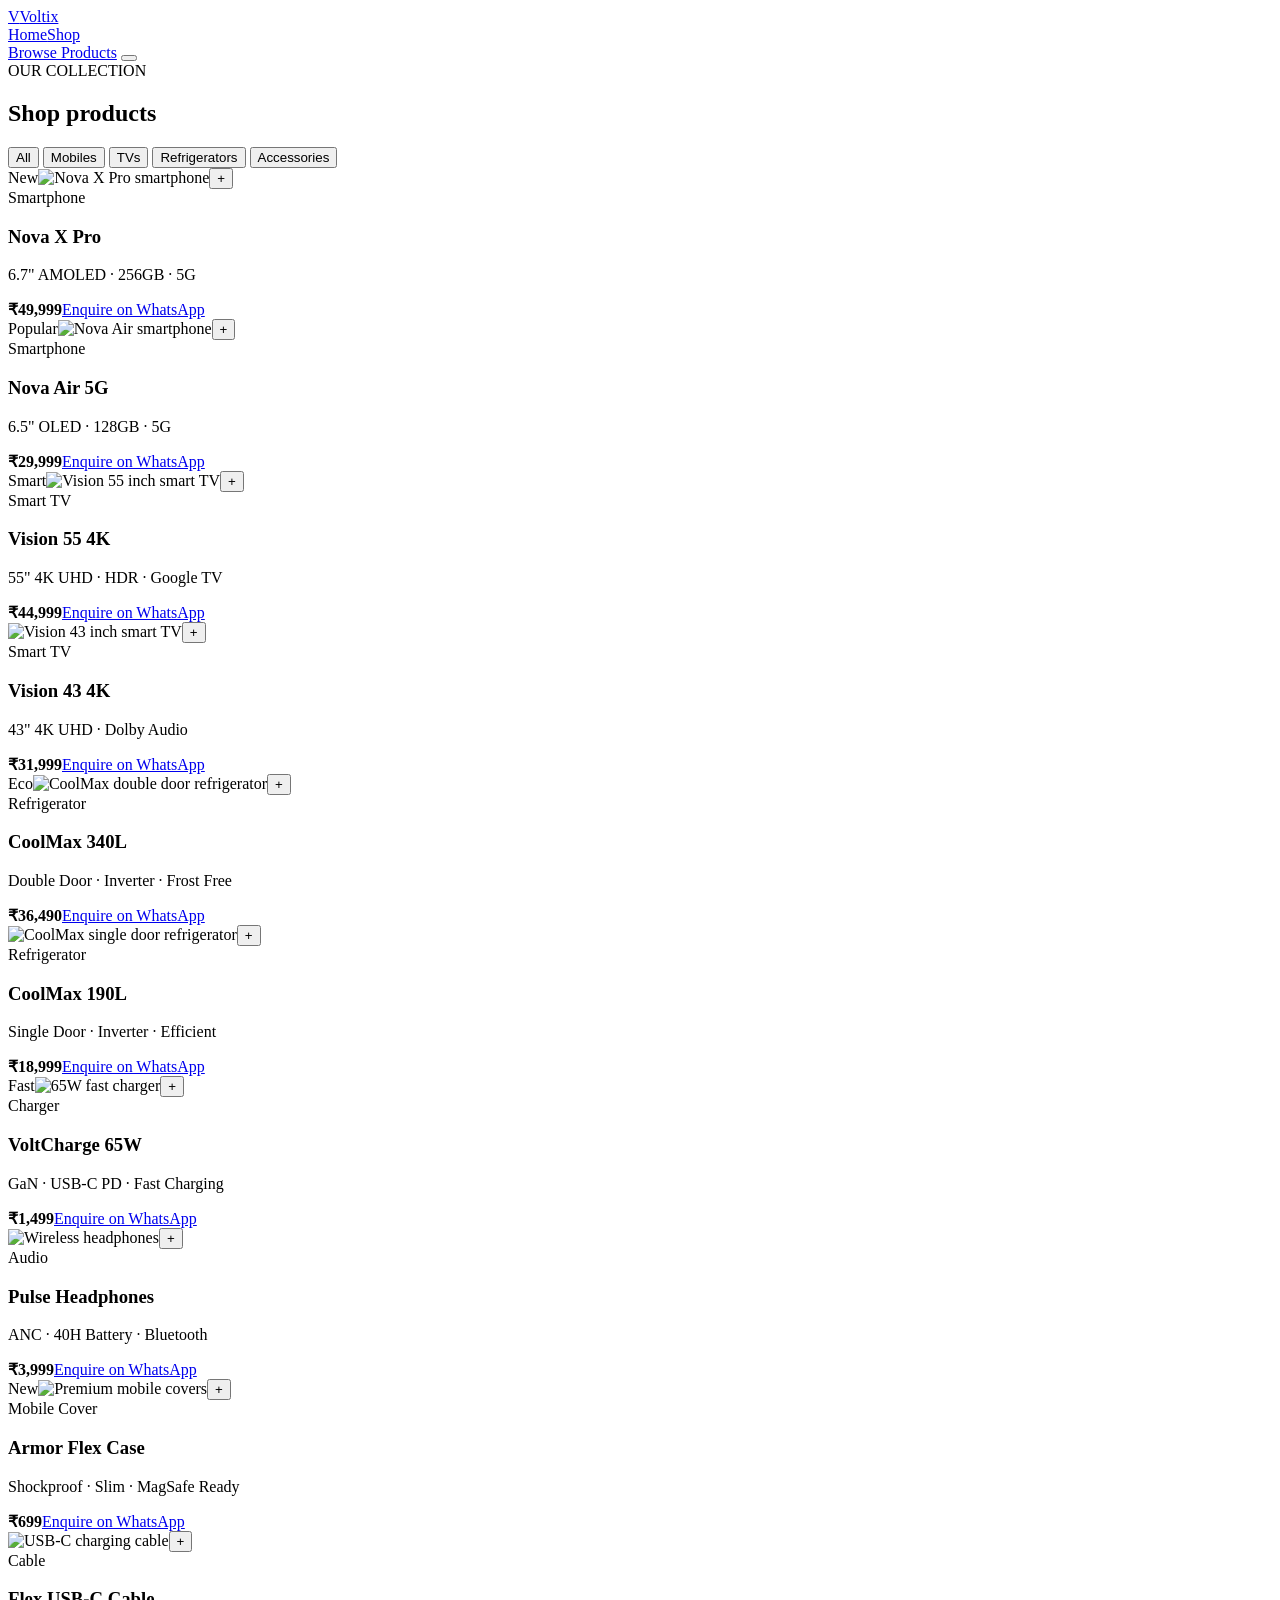
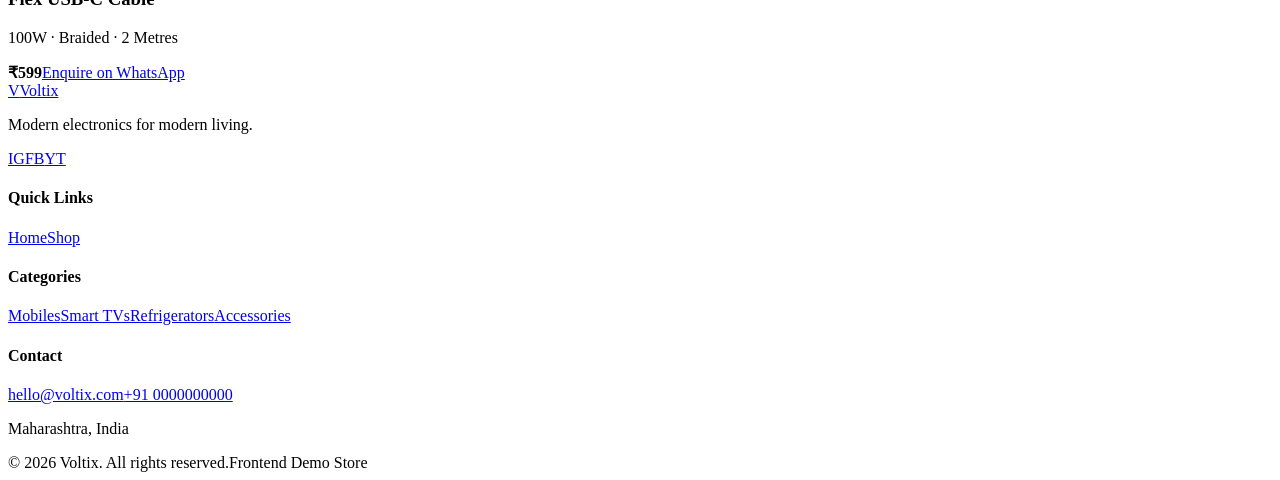
==== shop.html @ 6d61bb98 "Add files via upload" ====
<!DOCTYPE html>
<html lang="en">
<head>
<meta charset="UTF-8">
<meta name="viewport" content="width=device-width, initial-scale=1.0">
<meta name="description" content="Shop mobiles, TVs, refrigerators, chargers, headphones and mobile covers at Voltix.">
<meta name="theme-color" content="#07111f">
<title>Shop — Voltix Electronics</title>
<link rel="stylesheet" href="css/style.css">
</head>
<body class="shop-page">
<header class="header" id="header">
  <div class="container nav-container">
    <a href="index.html" class="logo"><span class="logo-icon">V</span><span>Voltix</span></a>
    <nav class="nav" id="nav"><a href="index.html" class="nav-link">Home</a><a href="shop.html" class="nav-link active">Shop</a></nav>
    <div class="nav-actions"><a href="#products" class="nav-shop-btn">Browse Products</a>
      <button class="menu-btn" id="menuBtn" type="button" aria-label="Open menu" aria-expanded="false"><span></span><span></span><span></span></button>
    </div>
  </div>
</header>

<main>
<!-- <section class="shop-hero">
  <div class="container"><div class="shop-hero-content reveal"><span class="eyebrow">VOLTIX STORE</span><h1>Find your next <span>favorite device.</span></h1><p>Explore our collection of modern electronics and everyday accessories.</p></div></div>
</section> -->

<section class="products-section section" id="products">
<div class="container">
  <div class="shop-toolbar reveal">
    <div><span class="eyebrow">OUR COLLECTION</span><h2>Shop products</h2></div>
    <div class="filter-buttons">
      <button class="filter-btn active" data-filter="all" type="button">All</button>
      <button class="filter-btn" data-filter="mobile" type="button">Mobiles</button>
      <button class="filter-btn" data-filter="tv" type="button">TVs</button>
      <button class="filter-btn" data-filter="refrigerator" type="button">Refrigerators</button>
      <button class="filter-btn" data-filter="accessories" type="button">Accessories</button>
    </div>
  </div>

  <div class="product-grid">
    <article class="product-card reveal" data-category="mobile"><div class="product-image"><span class="product-tag">New</span><img src="images/mobilephone.jpg" alt="Nova X Pro smartphone" loading="lazy"><button class="quick-btn" type="button" aria-label="Quick view">+</button></div><div class="product-info"><span class="product-category">Smartphone</span><h3>Nova X Pro</h3><p>6.7" AMOLED · 256GB · 5G</p><div class="product-bottom"><strong>₹49,999</strong><a class="enquiry-btn" href="#" data-enquiry="true">Enquire on WhatsApp</a></div></div></article>
    <article class="product-card reveal" data-category="mobile"><div class="product-image"><span class="product-tag">Popular</span><img src="images/mobilephone.jpg" alt="Nova Air smartphone" loading="lazy"><button class="quick-btn" type="button" aria-label="Quick view">+</button></div><div class="product-info"><span class="product-category">Smartphone</span><h3>Nova Air 5G</h3><p>6.5" OLED · 128GB · 5G</p><div class="product-bottom"><strong>₹29,999</strong><a class="enquiry-btn" href="#" data-enquiry="true">Enquire on WhatsApp</a></div></div></article>
    <article class="product-card reveal" data-category="tv"><div class="product-image"><span class="product-tag">Smart</span><img src="images/television.jpg" alt="Vision 55 inch smart TV" loading="lazy"><button class="quick-btn" type="button" aria-label="Quick view">+</button></div><div class="product-info"><span class="product-category">Smart TV</span><h3>Vision 55 4K</h3><p>55" 4K UHD · HDR · Google TV</p><div class="product-bottom"><strong>₹44,999</strong><a class="enquiry-btn" href="#" data-enquiry="true">Enquire on WhatsApp</a></div></div></article>
    <article class="product-card reveal" data-category="tv"><div class="product-image"><img src="images/television.jpg" alt="Vision 43 inch smart TV" loading="lazy"><button class="quick-btn" type="button" aria-label="Quick view">+</button></div><div class="product-info"><span class="product-category">Smart TV</span><h3>Vision 43 4K</h3><p>43" 4K UHD · Dolby Audio</p><div class="product-bottom"><strong>₹31,999</strong><a class="enquiry-btn" href="#" data-enquiry="true">Enquire on WhatsApp</a></div></div></article>
    <article class="product-card reveal" data-category="refrigerator"><div class="product-image"><span class="product-tag">Eco</span><img src="images/fridge.jpg" alt="CoolMax double door refrigerator" loading="lazy"><button class="quick-btn" type="button" aria-label="Quick view">+</button></div><div class="product-info"><span class="product-category">Refrigerator</span><h3>CoolMax 340L</h3><p>Double Door · Inverter · Frost Free</p><div class="product-bottom"><strong>₹36,490</strong><a class="enquiry-btn" href="#" data-enquiry="true">Enquire on WhatsApp</a></div></div></article>
    <article class="product-card reveal" data-category="refrigerator"><div class="product-image"><img src="images/fridge.jpg" alt="CoolMax single door refrigerator" loading="lazy"><button class="quick-btn" type="button" aria-label="Quick view">+</button></div><div class="product-info"><span class="product-category">Refrigerator</span><h3>CoolMax 190L</h3><p>Single Door · Inverter · Efficient</p><div class="product-bottom"><strong>₹18,999</strong><a class="enquiry-btn" href="#" data-enquiry="true">Enquire on WhatsApp</a></div></div></article>
    <article class="product-card reveal" data-category="accessories"><div class="product-image"><span class="product-tag">Fast</span><img src="images/chargers.jpg" alt="65W fast charger" loading="lazy"><button class="quick-btn" type="button" aria-label="Quick view">+</button></div><div class="product-info"><span class="product-category">Charger</span><h3>VoltCharge 65W</h3><p>GaN · USB-C PD · Fast Charging</p><div class="product-bottom"><strong>₹1,499</strong><a class="enquiry-btn" href="#" data-enquiry="true">Enquire on WhatsApp</a></div></div></article>
    <article class="product-card reveal" data-category="accessories"><div class="product-image"><img src="images/headphone.jpg" alt="Wireless headphones" loading="lazy"><button class="quick-btn" type="button" aria-label="Quick view">+</button></div><div class="product-info"><span class="product-category">Audio</span><h3>Pulse Headphones</h3><p>ANC · 40H Battery · Bluetooth</p><div class="product-bottom"><strong>₹3,999</strong><a class="enquiry-btn" href="#" data-enquiry="true">Enquire on WhatsApp</a></div></div></article>
    <article class="product-card reveal" data-category="accessories"><div class="product-image"><span class="product-tag">New</span><img src="images/cover.jpg" alt="Premium mobile covers" loading="lazy"><button class="quick-btn" type="button" aria-label="Quick view">+</button></div><div class="product-info"><span class="product-category">Mobile Cover</span><h3>Armor Flex Case</h3><p>Shockproof · Slim · MagSafe Ready</p><div class="product-bottom"><strong>₹699</strong><a class="enquiry-btn" href="#" data-enquiry="true">Enquire on WhatsApp</a></div></div></article>
    <article class="product-card reveal" data-category="accessories"><div class="product-image"><img src="images/typeC.jpg" alt="USB-C charging cable" loading="lazy"><button class="quick-btn" type="button" aria-label="Quick view">+</button></div><div class="product-info"><span class="product-category">Cable</span><h3>Flex USB-C Cable</h3><p>100W · Braided · 2 Metres</p><div class="product-bottom"><strong>₹599</strong><a class="enquiry-btn" href="#" data-enquiry="true">Enquire on WhatsApp</a></div></div></article>
  </div>
  <div class="empty-state" id="emptyState" hidden>No products found in this category.</div>
</div>
</section>
</main>

<footer class="footer">
<div class="container">
  <div class="footer-main">
    <div class="footer-brand"><a href="index.html" class="logo"><span class="logo-icon">V</span><span>Voltix</span></a><p>Modern electronics for modern living.</p><div class="socials"><a href="#" aria-label="Instagram">IG</a><a href="#" aria-label="Facebook">FB</a><a href="#" aria-label="YouTube">YT</a></div></div>
    <div class="footer-column"><h4>Quick Links</h4><a href="index.html">Home</a><a href="shop.html">Shop</a></div>
    <div class="footer-column"><h4>Categories</h4><a href="shop.html?category=mobile">Mobiles</a><a href="shop.html?category=tv">Smart TVs</a><a href="shop.html?category=refrigerator">Refrigerators</a><a href="shop.html?category=accessories">Accessories</a></div>
    <div class="footer-column contact-column"><h4>Contact</h4><a href="mailto:hello@voltix.com">hello@voltix.com</a><a href="tel:+910000000000">+91 0000000000</a><p>Maharashtra, India</p></div>
  </div>
  <div class="footer-bottom"><span>© 2026 Voltix. All rights reserved.</span><span>Frontend Demo Store</span></div>
</div>
</footer>
<script src="js/script.js" defer></script>
</body>
</html>
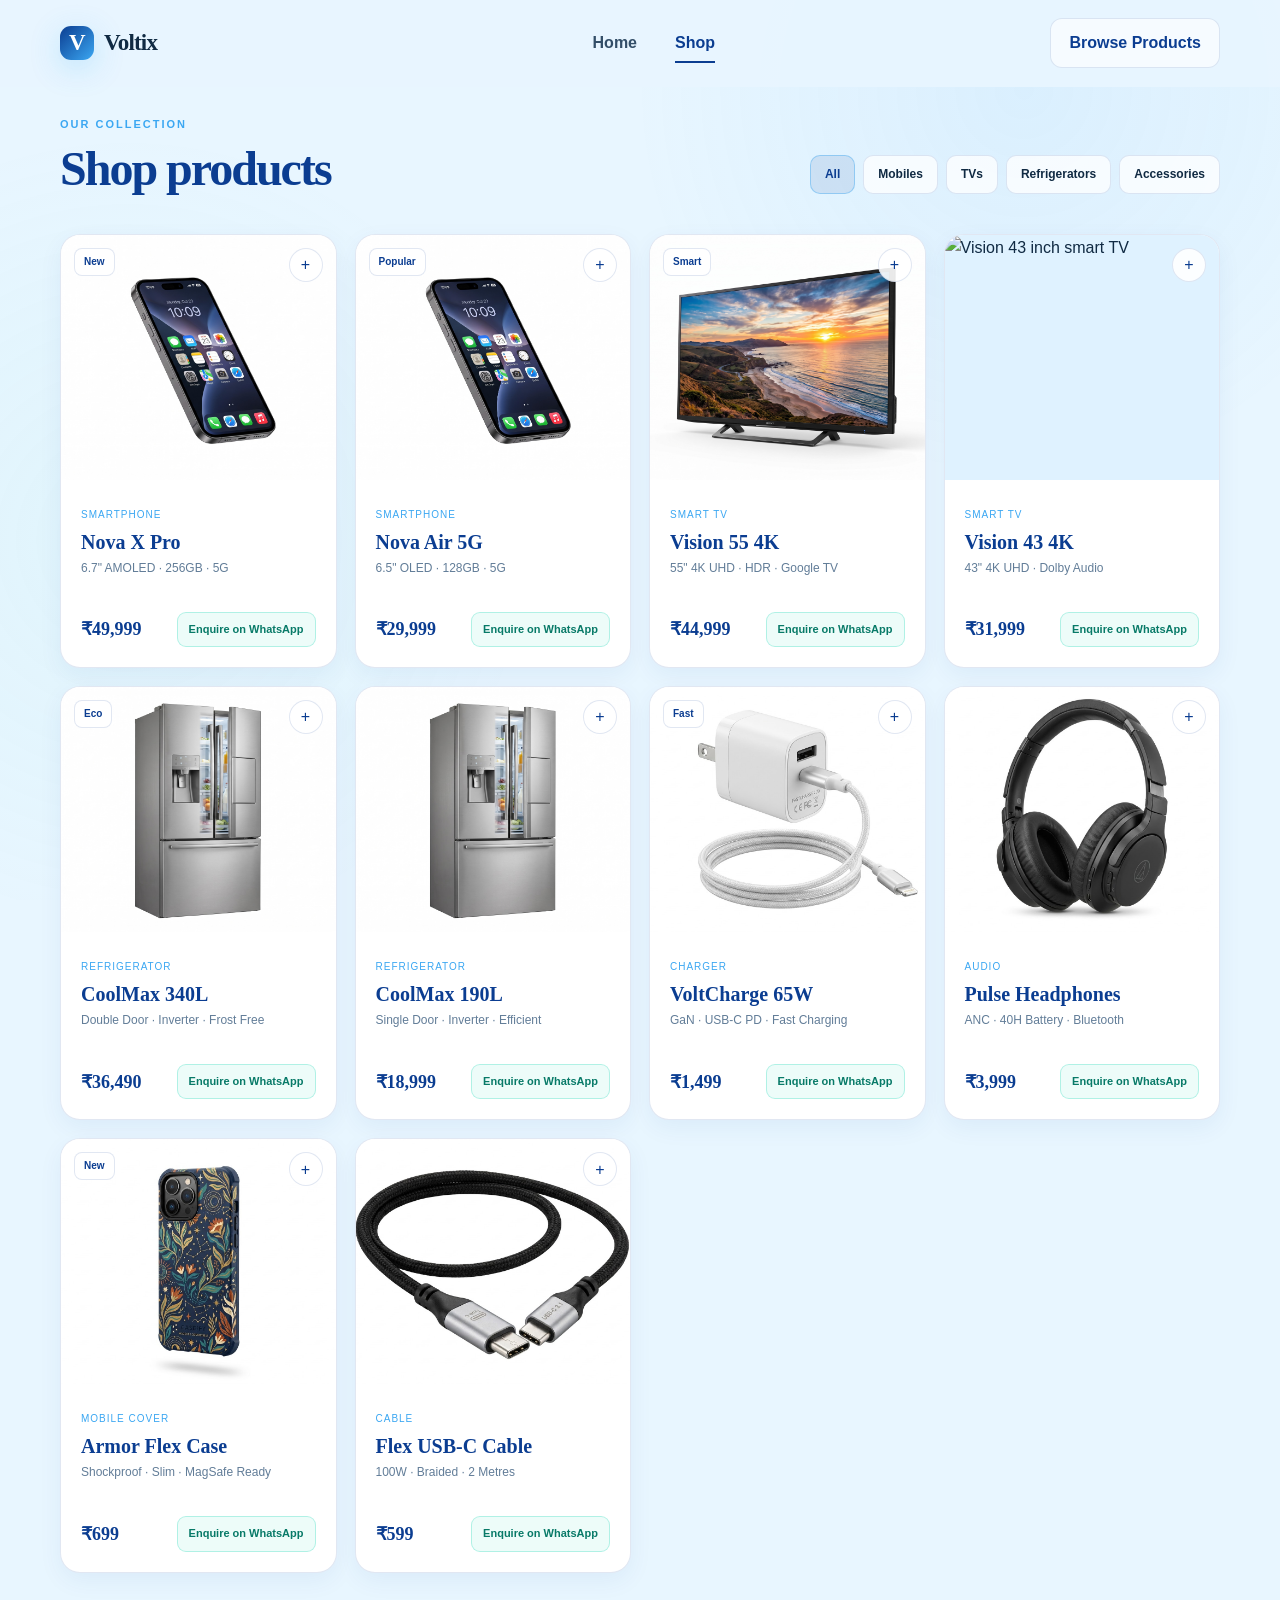
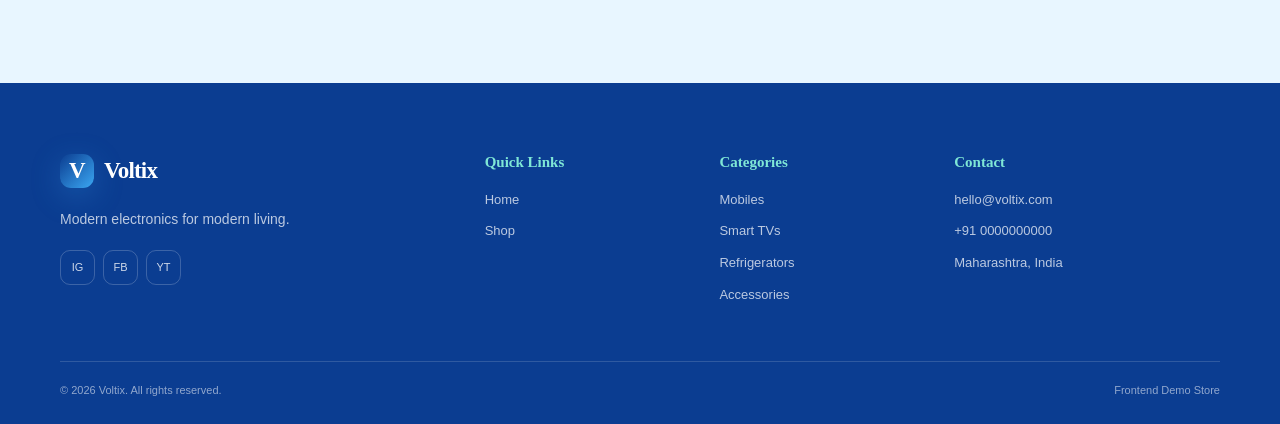
==== commit 29f8b10c: "Fix stylesheet and script link paths in shop.html" ====
--- a/shop.html
+++ b/shop.html
@@ -6,7 +6,7 @@
 <meta name="description" content="Shop mobiles, TVs, refrigerators, chargers, headphones and mobile covers at Voltix.">
 <meta name="theme-color" content="#07111f">
 <title>Shop — Voltix Electronics</title>
-<link rel="stylesheet" href="css/style.css">
+<link rel="stylesheet" href="style.css">
 </head>
 <body class="shop-page">
 <header class="header" id="header">
@@ -38,16 +38,16 @@
   </div>
 
   <div class="product-grid">
-    <article class="product-card reveal" data-category="mobile"><div class="product-image"><span class="product-tag">New</span><img src="images/mobilephone.jpg" alt="Nova X Pro smartphone" loading="lazy"><button class="quick-btn" type="button" aria-label="Quick view">+</button></div><div class="product-info"><span class="product-category">Smartphone</span><h3>Nova X Pro</h3><p>6.7" AMOLED · 256GB · 5G</p><div class="product-bottom"><strong>₹49,999</strong><a class="enquiry-btn" href="#" data-enquiry="true">Enquire on WhatsApp</a></div></div></article>
-    <article class="product-card reveal" data-category="mobile"><div class="product-image"><span class="product-tag">Popular</span><img src="images/mobilephone.jpg" alt="Nova Air smartphone" loading="lazy"><button class="quick-btn" type="button" aria-label="Quick view">+</button></div><div class="product-info"><span class="product-category">Smartphone</span><h3>Nova Air 5G</h3><p>6.5" OLED · 128GB · 5G</p><div class="product-bottom"><strong>₹29,999</strong><a class="enquiry-btn" href="#" data-enquiry="true">Enquire on WhatsApp</a></div></div></article>
-    <article class="product-card reveal" data-category="tv"><div class="product-image"><span class="product-tag">Smart</span><img src="images/television.jpg" alt="Vision 55 inch smart TV" loading="lazy"><button class="quick-btn" type="button" aria-label="Quick view">+</button></div><div class="product-info"><span class="product-category">Smart TV</span><h3>Vision 55 4K</h3><p>55" 4K UHD · HDR · Google TV</p><div class="product-bottom"><strong>₹44,999</strong><a class="enquiry-btn" href="#" data-enquiry="true">Enquire on WhatsApp</a></div></div></article>
+    <article class="product-card reveal" data-category="mobile"><div class="product-image"><span class="product-tag">New</span><img src="mobilephone.jpg" alt="Nova X Pro smartphone" loading="lazy"><button class="quick-btn" type="button" aria-label="Quick view">+</button></div><div class="product-info"><span class="product-category">Smartphone</span><h3>Nova X Pro</h3><p>6.7" AMOLED · 256GB · 5G</p><div class="product-bottom"><strong>₹49,999</strong><a class="enquiry-btn" href="#" data-enquiry="true">Enquire on WhatsApp</a></div></div></article>
+    <article class="product-card reveal" data-category="mobile"><div class="product-image"><span class="product-tag">Popular</span><img src="mobilephone.jpg" alt="Nova Air smartphone" loading="lazy"><button class="quick-btn" type="button" aria-label="Quick view">+</button></div><div class="product-info"><span class="product-category">Smartphone</span><h3>Nova Air 5G</h3><p>6.5" OLED · 128GB · 5G</p><div class="product-bottom"><strong>₹29,999</strong><a class="enquiry-btn" href="#" data-enquiry="true">Enquire on WhatsApp</a></div></div></article>
+    <article class="product-card reveal" data-category="tv"><div class="product-image"><span class="product-tag">Smart</span><img src="television.jpg" alt="Vision 55 inch smart TV" loading="lazy"><button class="quick-btn" type="button" aria-label="Quick view">+</button></div><div class="product-info"><span class="product-category">Smart TV</span><h3>Vision 55 4K</h3><p>55" 4K UHD · HDR · Google TV</p><div class="product-bottom"><strong>₹44,999</strong><a class="enquiry-btn" href="#" data-enquiry="true">Enquire on WhatsApp</a></div></div></article>
     <article class="product-card reveal" data-category="tv"><div class="product-image"><img src="images/television.jpg" alt="Vision 43 inch smart TV" loading="lazy"><button class="quick-btn" type="button" aria-label="Quick view">+</button></div><div class="product-info"><span class="product-category">Smart TV</span><h3>Vision 43 4K</h3><p>43" 4K UHD · Dolby Audio</p><div class="product-bottom"><strong>₹31,999</strong><a class="enquiry-btn" href="#" data-enquiry="true">Enquire on WhatsApp</a></div></div></article>
-    <article class="product-card reveal" data-category="refrigerator"><div class="product-image"><span class="product-tag">Eco</span><img src="images/fridge.jpg" alt="CoolMax double door refrigerator" loading="lazy"><button class="quick-btn" type="button" aria-label="Quick view">+</button></div><div class="product-info"><span class="product-category">Refrigerator</span><h3>CoolMax 340L</h3><p>Double Door · Inverter · Frost Free</p><div class="product-bottom"><strong>₹36,490</strong><a class="enquiry-btn" href="#" data-enquiry="true">Enquire on WhatsApp</a></div></div></article>
-    <article class="product-card reveal" data-category="refrigerator"><div class="product-image"><img src="images/fridge.jpg" alt="CoolMax single door refrigerator" loading="lazy"><button class="quick-btn" type="button" aria-label="Quick view">+</button></div><div class="product-info"><span class="product-category">Refrigerator</span><h3>CoolMax 190L</h3><p>Single Door · Inverter · Efficient</p><div class="product-bottom"><strong>₹18,999</strong><a class="enquiry-btn" href="#" data-enquiry="true">Enquire on WhatsApp</a></div></div></article>
-    <article class="product-card reveal" data-category="accessories"><div class="product-image"><span class="product-tag">Fast</span><img src="images/chargers.jpg" alt="65W fast charger" loading="lazy"><button class="quick-btn" type="button" aria-label="Quick view">+</button></div><div class="product-info"><span class="product-category">Charger</span><h3>VoltCharge 65W</h3><p>GaN · USB-C PD · Fast Charging</p><div class="product-bottom"><strong>₹1,499</strong><a class="enquiry-btn" href="#" data-enquiry="true">Enquire on WhatsApp</a></div></div></article>
-    <article class="product-card reveal" data-category="accessories"><div class="product-image"><img src="images/headphone.jpg" alt="Wireless headphones" loading="lazy"><button class="quick-btn" type="button" aria-label="Quick view">+</button></div><div class="product-info"><span class="product-category">Audio</span><h3>Pulse Headphones</h3><p>ANC · 40H Battery · Bluetooth</p><div class="product-bottom"><strong>₹3,999</strong><a class="enquiry-btn" href="#" data-enquiry="true">Enquire on WhatsApp</a></div></div></article>
-    <article class="product-card reveal" data-category="accessories"><div class="product-image"><span class="product-tag">New</span><img src="images/cover.jpg" alt="Premium mobile covers" loading="lazy"><button class="quick-btn" type="button" aria-label="Quick view">+</button></div><div class="product-info"><span class="product-category">Mobile Cover</span><h3>Armor Flex Case</h3><p>Shockproof · Slim · MagSafe Ready</p><div class="product-bottom"><strong>₹699</strong><a class="enquiry-btn" href="#" data-enquiry="true">Enquire on WhatsApp</a></div></div></article>
-    <article class="product-card reveal" data-category="accessories"><div class="product-image"><img src="images/typeC.jpg" alt="USB-C charging cable" loading="lazy"><button class="quick-btn" type="button" aria-label="Quick view">+</button></div><div class="product-info"><span class="product-category">Cable</span><h3>Flex USB-C Cable</h3><p>100W · Braided · 2 Metres</p><div class="product-bottom"><strong>₹599</strong><a class="enquiry-btn" href="#" data-enquiry="true">Enquire on WhatsApp</a></div></div></article>
+    <article class="product-card reveal" data-category="refrigerator"><div class="product-image"><span class="product-tag">Eco</span><img src="fridge.jpg" alt="CoolMax double door refrigerator" loading="lazy"><button class="quick-btn" type="button" aria-label="Quick view">+</button></div><div class="product-info"><span class="product-category">Refrigerator</span><h3>CoolMax 340L</h3><p>Double Door · Inverter · Frost Free</p><div class="product-bottom"><strong>₹36,490</strong><a class="enquiry-btn" href="#" data-enquiry="true">Enquire on WhatsApp</a></div></div></article>
+    <article class="product-card reveal" data-category="refrigerator"><div class="product-image"><img src="fridge.jpg" alt="CoolMax single door refrigerator" loading="lazy"><button class="quick-btn" type="button" aria-label="Quick view">+</button></div><div class="product-info"><span class="product-category">Refrigerator</span><h3>CoolMax 190L</h3><p>Single Door · Inverter · Efficient</p><div class="product-bottom"><strong>₹18,999</strong><a class="enquiry-btn" href="#" data-enquiry="true">Enquire on WhatsApp</a></div></div></article>
+    <article class="product-card reveal" data-category="accessories"><div class="product-image"><span class="product-tag">Fast</span><img src="chargers.jpg" alt="65W fast charger" loading="lazy"><button class="quick-btn" type="button" aria-label="Quick view">+</button></div><div class="product-info"><span class="product-category">Charger</span><h3>VoltCharge 65W</h3><p>GaN · USB-C PD · Fast Charging</p><div class="product-bottom"><strong>₹1,499</strong><a class="enquiry-btn" href="#" data-enquiry="true">Enquire on WhatsApp</a></div></div></article>
+    <article class="product-card reveal" data-category="accessories"><div class="product-image"><img src="headphone.jpg" alt="Wireless headphones" loading="lazy"><button class="quick-btn" type="button" aria-label="Quick view">+</button></div><div class="product-info"><span class="product-category">Audio</span><h3>Pulse Headphones</h3><p>ANC · 40H Battery · Bluetooth</p><div class="product-bottom"><strong>₹3,999</strong><a class="enquiry-btn" href="#" data-enquiry="true">Enquire on WhatsApp</a></div></div></article>
+    <article class="product-card reveal" data-category="accessories"><div class="product-image"><span class="product-tag">New</span><img src="cover.jpg" alt="Premium mobile covers" loading="lazy"><button class="quick-btn" type="button" aria-label="Quick view">+</button></div><div class="product-info"><span class="product-category">Mobile Cover</span><h3>Armor Flex Case</h3><p>Shockproof · Slim · MagSafe Ready</p><div class="product-bottom"><strong>₹699</strong><a class="enquiry-btn" href="#" data-enquiry="true">Enquire on WhatsApp</a></div></div></article>
+    <article class="product-card reveal" data-category="accessories"><div class="product-image"><img src="typeC.jpg" alt="USB-C charging cable" loading="lazy"><button class="quick-btn" type="button" aria-label="Quick view">+</button></div><div class="product-info"><span class="product-category">Cable</span><h3>Flex USB-C Cable</h3><p>100W · Braided · 2 Metres</p><div class="product-bottom"><strong>₹599</strong><a class="enquiry-btn" href="#" data-enquiry="true">Enquire on WhatsApp</a></div></div></article>
   </div>
   <div class="empty-state" id="emptyState" hidden>No products found in this category.</div>
 </div>
@@ -65,6 +65,6 @@
   <div class="footer-bottom"><span>© 2026 Voltix. All rights reserved.</span><span>Frontend Demo Store</span></div>
 </div>
 </footer>
-<script src="js/script.js" defer></script>
+<script src="script.js" defer></script>
 </body>
-</html>+</html>
--- a/style.css
+++ b/style.css
@@ -0,0 +1,2298 @@
+
+
+@import url('https://fonts.googleapis.com/css2?family=DM+Sans:wght@400;500;600;700&family=Space+Grotesk:wght@400;500;600;700&display=swap');
+
+
+/* =========================================================
+   ROOT VARIABLES
+========================================================= */
+
+:root {
+    --bg: #e8f6ff;
+    --bg2: #dff2ff;
+
+    --card: #ffffff;
+    --card2: #f4fbff;
+
+    --text: #102a43;
+    --muted: #627d98;
+
+    --line: rgba(11, 61, 145, 0.12);
+
+    --primary: #0b3d91;
+    --secondary: #3ba7f2;
+    --green: #7fe7d6;
+
+    --shadow: 0 24px 70px rgba(11, 61, 145, 0.14);
+
+    --radius: 24px;
+}
+
+
+/* =========================================================
+   GLOBAL RESET
+========================================================= */
+
+* {
+    box-sizing: border-box;
+    margin: 0;
+    padding: 0;
+}
+
+html {
+    scroll-behavior: smooth;
+}
+
+body {
+    font-family: "DM Sans", sans-serif;
+    background: var(--bg);
+    color: var(--text);
+    line-height: 1.6;
+    overflow-x: hidden;
+}
+
+body::before {
+    content: "";
+
+    position: fixed;
+    inset: 0;
+
+    pointer-events: none;
+
+    background:
+        radial-gradient(
+            circle at 80% 10%,
+            rgba(59, 167, 242, 0.08),
+            transparent 30%
+        ),
+        radial-gradient(
+            circle at 10% 60%,
+            rgba(127, 231, 214, 0.08),
+            transparent 32%
+        );
+
+    z-index: -1;
+}
+
+img {
+    display: block;
+    width: 100%;
+    height: 100%;
+    object-fit: cover;
+}
+
+a {
+    text-decoration: none;
+    color: inherit;
+}
+
+button {
+    font: inherit;
+}
+
+
+/* =========================================================
+   CONTAINER & SECTION
+========================================================= */
+
+.container {
+    width: min(1160px, calc(100% - 40px));
+    margin: auto;
+}
+
+.section {
+    padding: 110px 0;
+}
+
+
+/* =========================================================
+   HEADER
+========================================================= */
+
+.header {
+    position: fixed;
+    top: 0;
+    left: 0;
+
+    width: 100%;
+
+    z-index: 1000;
+
+    padding: 18px 0;
+
+    border-bottom: 1px solid transparent;
+
+    transition: 0.3s;
+    background: rgba(232, 246, 255, 0.90);
+}
+
+.header.scrolled {
+    background: rgba(232, 246, 255, 0.90);
+
+    backdrop-filter: blur(18px);
+
+    border-color: var(--line);
+}
+
+.nav-container {
+    display: flex;
+    align-items: center;
+    justify-content: space-between;
+}
+
+
+/* =========================================================
+   LOGO
+========================================================= */
+
+.logo {
+    display: flex;
+    align-items: center;
+
+    gap: 10px;
+
+    font: 700 23px "Space Grotesk";
+
+    letter-spacing: -0.8px;
+}
+
+.logo-icon {
+    display: grid;
+    place-items: center;
+
+    width: 34px;
+    height: 34px;
+
+    border-radius: 11px;
+
+    background:
+        linear-gradient(
+            135deg,
+            var(--primary),
+            var(--secondary)
+        );
+
+    box-shadow: 0 8px 30px rgba(59, 167, 242, 0.25);
+
+    color: #ffffff;
+}
+
+
+/* =========================================================
+   NAVIGATION
+========================================================= */
+
+.nav {
+    display: flex;
+
+    gap: 38px;
+
+    margin-left: 100px;
+}
+
+.nav-link {
+    position: relative;
+
+    color: #334e68;
+
+    font-weight: 600;
+
+    padding: 7px 0;
+}
+
+.nav-link::after {
+    content: "";
+
+    position: absolute;
+
+    left: 0;
+    bottom: 0;
+
+    width: 0;
+    height: 2px;
+
+    background: var(--primary);
+
+    transition: 0.25s;
+}
+
+.nav-link:hover,
+.nav-link.active {
+    color: var(--primary);
+}
+
+.nav-link:hover::after,
+.nav-link.active::after {
+    width: 100%;
+}
+
+
+/* =========================================================
+   NAV ACTIONS
+========================================================= */
+
+.nav-actions {
+    display: flex;
+    align-items: center;
+
+    gap: 16px;
+}
+
+.nav-shop-btn {
+    padding: 11px 18px;
+
+    border: 1px solid var(--line);
+
+    border-radius: 12px;
+
+    background: rgba(255, 255, 255, 0.60);
+
+    color: var(--primary);
+
+    font-weight: 600;
+
+    transition: 0.25s;
+}
+
+.nav-shop-btn:hover {
+    background: rgba(59, 167, 242, 0.10);
+
+    border-color: rgba(59, 167, 242, 0.35);
+}
+
+
+/* =========================================================
+   MOBILE MENU BUTTON
+========================================================= */
+
+.menu-btn {
+    display: none;
+
+    border: 0;
+
+    background: none;
+
+    width: 38px;
+
+    cursor: pointer;
+}
+
+.menu-btn span {
+    display: block;
+
+    height: 2px;
+
+    background: var(--primary);
+
+    margin: 6px 0;
+
+    border-radius: 5px;
+}
+
+
+/* =========================================================
+   HERO
+========================================================= */
+
+.hero {
+    min-height: 790px;
+
+    position: relative;
+
+    display: flex;
+    align-items: center;
+
+    overflow: hidden;
+
+    background: var(--primary);
+}
+
+
+/* =========================================================
+   HERO BACKGROUND SLIDER
+========================================================= */
+
+.hero-bg {
+    position: absolute;
+
+    inset: 0;
+
+    z-index: 0;
+
+    overflow: hidden;
+}
+
+.hero-bg-slide {
+    position: absolute;
+
+    inset: 0;
+
+    background-position: center;
+    background-size: cover;
+    background-repeat: no-repeat;
+
+    opacity: 0;
+
+    transform: scale(1.05);
+
+    transition:
+        opacity 1.2s ease-in-out,
+        transform 5s ease;
+}
+
+.hero-bg-slide.active {
+    opacity: 1;
+
+    transform: scale(1);
+}
+
+
+/* Blue overlay */
+
+.hero-bg-overlay {
+    position: absolute;
+
+    inset: 0;
+
+    z-index: 1;
+
+    background:
+        linear-gradient(
+            90deg,
+            rgba(11, 61, 145, 0.94) 0%,
+            rgba(11, 61, 145, 0.78) 45%,
+            rgba(11, 61, 145, 0.40) 72%,
+            rgba(11, 61, 145, 0.18) 100%
+        );
+}
+
+
+/* Bottom fade */
+
+.hero::after {
+    content: "";
+
+    position: absolute;
+
+    inset: auto 0 0;
+
+    height: 180px;
+
+    background:
+        linear-gradient(
+            transparent,
+            var(--bg)
+        );
+
+    pointer-events: none;
+
+    z-index: 2;
+}
+
+.hero-content {
+    position: relative;
+
+    z-index: 3;
+
+    padding-top: 70px;
+}
+
+.hero-text {
+    max-width: 690px;
+}
+
+.hero-badge {
+    display: inline-flex;
+
+    align-items: center;
+
+    gap: 9px;
+
+    border: 1px solid rgba(127, 231, 214, 0.40);
+
+    background: rgba(127, 231, 214, 0.12);
+
+    padding: 8px 13px;
+
+    border-radius: 99px;
+
+    color: #102a43;
+
+    font-size: 13px;
+
+    font-weight: 600;
+
+    margin-bottom: 25px;
+}
+
+.badge-dot {
+    width: 7px;
+    height: 7px;
+
+    border-radius: 50%;
+
+    background: var(--green);
+
+    box-shadow: 0 0 15px var(--green);
+}
+
+.hero h1,
+.shop-hero h1 {
+    font:
+        700
+        clamp(48px, 7vw, 82px)
+        / 0.98
+        "Space Grotesk";
+
+    letter-spacing: -4px;
+
+    max-width: 760px;
+}
+
+.hero h1 span,
+.shop-hero h1 span {
+    display: block;
+
+    background:
+        linear-gradient(
+            90deg,
+            #ffffff,
+            var(--green)
+        );
+
+    -webkit-background-clip: text;
+
+    background-clip: text;
+
+    color: #7fe7d6 ;
+}
+
+.hero p {
+    font-size: 18px;
+
+    color: #102a43;
+
+    max-width: 600px;
+
+    margin: 27px 0 32px;
+}
+
+
+/* =========================================================
+   HERO BUTTONS
+========================================================= */
+
+.hero-buttons {
+    display: flex;
+
+    gap: 13px;
+
+    flex-wrap: wrap;
+}
+
+.btn {
+    display: inline-flex;
+
+    align-items: center;
+
+    justify-content: center;
+
+    gap: 15px;
+
+    padding: 14px 20px;
+
+    border-radius: 13px;
+
+    font-weight: 700;
+
+    transition: 0.25s;
+}
+
+.btn-primary {
+    background:
+        linear-gradient(
+            135deg,
+            var(--green),
+            var(--secondary)
+        );
+
+    color: var(--primary);
+
+    box-shadow:
+        0 15px 35px
+        rgba(59, 167, 242, 0.22);
+}
+
+.btn-primary:hover {
+    transform: translateY(-3px);
+
+    box-shadow:
+        0 20px 40px
+        rgba(59, 167, 242, 0.30);
+}
+
+.btn-secondary {
+    border: 1px solid rgba(255, 255, 255, 0.30);
+
+    background: rgba(255, 255, 255, 0.10);
+
+    color: #ffffff;
+}
+
+.btn-secondary:hover {
+    background: rgba(255, 255, 255, 0.18);
+
+    transform: translateY(-3px);
+}
+
+
+/* =========================================================
+   HERO STATS
+========================================================= */
+
+.hero-stats {
+    display: flex;
+
+    gap: 42px;
+
+    margin-top: 58px;
+}
+
+.stat {
+    display: flex;
+
+    flex-direction: column;
+}
+
+.stat strong {
+    font: 700 24px "Space Grotesk";
+
+    color: #ffffff;
+}
+
+.stat span {
+    font-size: 12px;
+
+    color: rgba(255, 255, 255, 0.70);
+}
+
+.hero-scroll {
+    position: absolute;
+
+    bottom: 30px;
+
+    right: 45px;
+
+    z-index: 4;
+
+    color: rgba(255, 255, 255, 0.70);
+
+    font-size: 11px;
+
+    letter-spacing: 1px;
+
+    text-transform: uppercase;
+
+    display: flex;
+
+    align-items: center;
+
+    gap: 10px;
+}
+
+.hero-scroll span {
+    width: 34px;
+
+    height: 1px;
+
+    background: rgba(255, 255, 255, 0.55);
+}
+
+
+/* =========================================================
+   HERO SLIDER DOTS
+========================================================= */
+
+.hero-dots {
+    position: absolute;
+
+    z-index: 5;
+
+    bottom: 32px;
+
+    left: 50%;
+
+    transform: translateX(-50%);
+
+    display: flex;
+
+    align-items: center;
+
+    gap: 8px;
+}
+
+.hero-dot {
+    width: 9px;
+
+    height: 9px;
+
+    padding: 0;
+
+    border: 0;
+
+    border-radius: 50%;
+
+    background: rgba(255, 255, 255, 0.45);
+
+    cursor: pointer;
+
+    transition: 0.3s;
+}
+
+.hero-dot.active {
+    width: 27px;
+
+    border-radius: 20px;
+
+    background: var(--green);
+}
+
+
+/* =========================================================
+   SECTION HEADINGS
+========================================================= */
+
+.section-heading {
+    display: flex;
+
+    align-items: end;
+
+    justify-content: space-between;
+
+    gap: 30px;
+
+    margin-bottom: 40px;
+}
+
+.section-heading.center {
+    display: block;
+
+    text-align: center;
+
+    max-width: 650px;
+
+    margin: 0 auto 50px;
+}
+
+.eyebrow {
+    font-size: 11px;
+
+    letter-spacing: 2px;
+
+    color: var(--secondary);
+
+    font-weight: 700;
+}
+
+.section-heading h2,
+.shop-toolbar h2 {
+    font:
+        600
+        clamp(32px, 4vw, 48px)
+        / 1.05
+        "Space Grotesk";
+
+    letter-spacing: -2px;
+
+    margin-top: 8px;
+
+    color: var(--primary);
+}
+
+.section-heading p {
+    color: var(--muted);
+
+    margin-top: 13px;
+}
+
+.view-all {
+    color: var(--primary);
+
+    font-weight: 700;
+}
+
+
+/* =========================================================
+   CATEGORY SECTION
+========================================================= */
+
+.category-grid {
+    display: grid;
+
+    grid-template-columns:
+        repeat(4, 1fr);
+
+    gap: 16px;
+}
+
+.categories.section{
+    padding-top: 5px;
+}
+
+.category-card {
+    position: relative;
+
+    min-height: 380px;
+
+    border: 1px solid var(--line);
+
+    border-radius: var(--radius);
+
+    overflow: hidden;
+
+    background: var(--card);
+
+    transition: 0.4s;
+}
+
+.category-card:hover {
+    transform: translateY(-8px);
+
+    border-color:
+        rgba(59, 167, 242, 0.35);
+
+    box-shadow: var(--shadow);
+}
+
+.category-image {
+    position: absolute;
+
+    inset: 0;
+
+    opacity: 0.80;
+
+    transition: 0.5s;
+}
+
+.category-card:hover .category-image {
+    transform: scale(1.06);
+
+    opacity: 0.95;
+}
+
+.category-card::after {
+    content: "";
+
+    position: absolute;
+
+    inset: 0;
+
+    background:
+        linear-gradient(
+            0deg,
+            rgba(11, 61, 145, 0.92),
+            rgba(11, 61, 145, 0.02) 70%
+        );
+}
+
+.category-content {
+    position: absolute;
+
+    bottom: 24px;
+
+    left: 23px;
+
+    z-index: 2;
+}
+
+.category-content span {
+    color: var(--green);
+
+    font-size: 11px;
+}
+
+.category-content h3 {
+    font:
+        600 25px
+        "Space Grotesk";
+
+    margin-top: 5px;
+
+    color: #ffffff;
+}
+
+.category-content p {
+    color: rgba(255, 255, 255, 0.78);
+
+    font-size: 13px;
+}
+
+.category-arrow {
+    position: absolute;
+
+    top: 20px;
+
+    right: 20px;
+
+    z-index: 2;
+
+    width: 39px;
+    height: 39px;
+
+    display: grid;
+
+    place-items: center;
+
+    border: 1px solid rgba(255, 255, 255, 0.25);
+
+    border-radius: 50%;
+
+    background: rgba(11, 61, 145, 0.35);
+
+    color: #ffffff;
+
+    transition: 0.3s;
+}
+
+.category-card:hover .category-arrow {
+    background: var(--green);
+
+    color: var(--primary);
+
+    transform: rotate(45deg);
+}
+
+
+/* =========================================================
+   SERVICES
+========================================================= */
+
+.services {
+    background:
+        linear-gradient(
+            180deg,
+            transparent,
+            rgba(255, 255, 255, 0.45),
+            transparent
+        );
+
+        
+}
+
+.services-grid {
+    display: grid;
+
+    grid-template-columns:
+        repeat(4, 1fr);
+
+    gap: 15px;
+}
+
+.services.section {
+    padding-bottom: 5px;
+    padding-top: 5px;
+}
+
+.service-card {
+    position: relative;
+
+    padding: 30px 25px;
+
+    min-height: 260px;
+
+    border: 1px solid var(--line);
+
+    border-radius: 20px;
+
+    background:
+        linear-gradient(
+            145deg,
+            rgba(255, 255, 255, 0.95),
+            rgba(244, 251, 255, 0.95)
+        );
+
+    overflow: hidden;
+
+    transition: 0.3s;
+
+    box-shadow: 0 10px 30px rgba(11, 61, 145, 0.05);
+}
+
+.service-card:hover {
+    transform: translateY(-7px);
+
+    border-color:
+        rgba(59, 167, 242, 0.30);
+
+    box-shadow: var(--shadow);
+}
+
+.service-number {
+    position: absolute;
+
+    right: 20px;
+    top: 16px;
+
+    color: #9ab4ca;
+
+    font:
+        700 12px
+        "Space Grotesk";
+}
+
+.service-icon {
+    width: 51px;
+    height: 51px;
+
+    display: grid;
+
+    place-items: center;
+
+    border-radius: 15px;
+
+    background:
+        rgba(59, 167, 242, 0.12);
+
+    color: var(--primary);
+
+    font-size: 22px;
+
+    margin-bottom: 35px;
+}
+
+.service-card h3 {
+    font:
+        600 19px
+        "Space Grotesk";
+
+    margin-bottom: 10px;
+
+    color: var(--primary);
+}
+
+.service-card p {
+    font-size: 13px;
+
+    color: var(--muted);
+}
+
+
+/* =========================================================
+   FEATURE BOX
+========================================================= */
+
+.feature-box {
+    position: relative;
+
+    min-height: 410px;
+
+    border: 1px solid var(--line);
+
+    border-radius: 30px;
+
+    overflow: hidden;
+
+    padding: 65px;
+
+   background-image: 
+        linear-gradient(
+            rgba(11, 61, 145, 0.72),
+            rgba(11, 61, 145, 0.72)
+        ),
+        url("../images/HeroBG.jpg");
+        
+
+        background-size: cover;
+    background-position: center;
+    background-repeat: no-repeat;
+    overflow: hidden;
+
+    display: flex;
+
+    align-items: center;
+}
+
+.feature-content {
+    max-width: 530px;
+
+    position: relative;
+
+    z-index: 2;
+}
+
+.features.section {
+    padding-top: 5px;
+}
+
+.feature-content h2 {
+    font:
+        600
+        clamp(36px, 5vw, 58px)
+        / 1
+        "Space Grotesk";
+
+    letter-spacing: -2.5px;
+
+    margin: 12px 0 18px;
+
+    color: #ffffff;
+}
+
+.feature-content p {
+    color: rgba(255, 255, 255, 0.78);
+
+    margin-bottom: 28px;
+}
+
+.feature-decoration {
+    position: absolute;
+
+    right: 5%;
+
+    width: 330px;
+    height: 330px;
+}
+
+.floating-circle {
+    position: absolute;
+
+    border-radius: 50%;
+
+    border:
+        1px solid
+        rgba(127, 231, 214, 0.30);
+}
+
+.circle-one {
+    inset: 0;
+}
+
+.circle-two {
+    inset: 45px;
+
+    border-color:
+        rgba(59, 167, 242, 0.35);
+}
+
+.floating-device {
+    position: absolute;
+
+    left: 95px;
+    top: 65px;
+
+    width: 145px;
+    height: 205px;
+
+    border-radius: 27px;
+
+    background:
+        linear-gradient(
+            145deg,
+            #dff2ff,
+            #ffffff
+        );
+
+    border: 6px solid #c5e3f7;
+
+    box-shadow:
+        0 30px 60px
+        rgba(0, 35, 90, 0.25);
+
+    display: grid;
+
+    place-items: center;
+
+    transform: rotate(12deg);
+
+    animation:
+        float
+        4s
+        ease-in-out
+        infinite;
+}
+
+.floating-device::before {
+    content: "";
+
+    position: absolute;
+
+    inset: 10px;
+
+    border-radius: 20px;
+
+    background:
+        linear-gradient(
+            145deg,
+            var(--primary),
+            var(--secondary)
+        );
+
+    opacity: 0.15;
+}
+
+.floating-device span {
+    font:
+        700 60px
+        "Space Grotesk";
+
+    color: var(--primary);
+
+    z-index: 1;
+}
+
+@keyframes float {
+    50% {
+        transform:
+            rotate(12deg)
+            translateY(-12px);
+    }
+}
+
+
+/* =========================================================
+   FOOTER
+========================================================= */
+
+.footer {
+    border-top: 1px solid var(--line);
+
+    padding: 70px 0 25px;
+
+    background: var(--primary);
+
+    color: #ffffff;
+}
+
+.footer-main {
+    display: grid;
+
+    grid-template-columns:
+        2fr 1fr 1fr 1.4fr;
+
+    gap: 45px;
+
+    padding-bottom: 55px;
+}
+
+.footer-brand p {
+    max-width: 310px;
+
+    color: rgba(255, 255, 255, 0.72);
+
+    font-size: 14px;
+
+    margin: 20px 0;
+}
+
+.socials {
+    display: flex;
+
+    gap: 8px;
+}
+
+.socials a {
+    width: 35px;
+    height: 35px;
+
+    border: 1px solid rgba(255, 255, 255, 0.20);
+
+    display: grid;
+
+    place-items: center;
+
+    border-radius: 10px;
+
+    font-size: 11px;
+
+    color: rgba(255, 255, 255, 0.80);
+}
+
+.socials a:hover {
+    color: var(--green);
+
+    border-color: var(--green);
+}
+
+.footer-column {
+    display: flex;
+
+    flex-direction: column;
+
+    gap: 11px;
+}
+
+.footer-column h4 {
+    font:
+        600 15px
+        "Space Grotesk";
+
+    margin-bottom: 8px;
+
+    color: var(--green);
+}
+
+.footer-column a,
+.footer-column p {
+    font-size: 13px;
+
+    color: rgba(255, 255, 255, 0.72);
+}
+
+.footer-column a:hover {
+    color: var(--green);
+}
+
+.footer-bottom {
+    padding-top: 20px;
+
+    border-top: 1px solid rgba(255, 255, 255, 0.15);
+
+    display: flex;
+
+    justify-content: space-between;
+
+    color: rgba(255, 255, 255, 0.55);
+
+    font-size: 11px;
+}
+
+
+/* =========================================================
+   SHOP HERO
+========================================================= */
+
+.shop-hero {
+    padding: 190px 0 100px;
+
+    background:
+        radial-gradient(
+            circle at 75% 40%,
+            rgba(59, 167, 242, 0.14),
+            transparent 35%
+        ),
+        linear-gradient(
+            180deg,
+            #dff2ff,
+            var(--bg)
+        );
+}
+
+.shop-hero-content {
+    max-width: 760px;
+}
+
+.shop-hero h1 {
+    font-size:
+        clamp(45px, 6vw, 72px);
+
+    margin-top: 14px;
+
+    color: var(--primary);
+}
+
+.shop-hero p {
+    color: var(--muted);
+
+    max-width: 560px;
+
+    margin-top: 20px;
+
+    font-size: 17px;
+}
+
+
+/* =========================================================
+   SHOP TOOLBAR
+========================================================= */
+
+.shop-toolbar {
+    display: flex;
+
+    justify-content: space-between;
+
+    align-items: end;
+
+    gap: 30px;
+
+    margin-bottom: 40px;
+}
+
+.filter-buttons {
+    display: flex;
+
+    gap: 8px;
+
+    flex-wrap: wrap;
+
+    justify-content: flex-end;
+}
+
+.filter-btn {
+    border: 1px solid var(--line);
+
+    background:
+        rgba(255, 255, 255, 0.75);
+
+    color: var(--text);
+
+    padding: 9px 14px;
+
+    border-radius: 10px;
+
+    cursor: pointer;
+
+    transition: 0.2s;
+
+    font-size: 12px;
+
+    font-weight: 600;
+}
+
+.filter-btn:hover,
+.filter-btn.active {
+    background:
+        rgba(11, 61, 145, 0.10);
+
+    border-color:
+        rgba(59, 167, 242, 0.40);
+
+    color: var(--primary);
+}
+
+
+/* =========================================================
+   PRODUCT GRID
+========================================================= */
+
+.product-grid {
+    display: grid;
+
+    grid-template-columns:
+        repeat(4, 1fr);
+
+    gap: 18px;
+}
+
+
+/* =========================================================
+   PRODUCT CARD
+========================================================= */
+
+.product-card {
+    border: 1px solid var(--line);
+
+    background: var(--card);
+
+    border-radius: 20px;
+
+    overflow: hidden;
+
+    transition: 0.35s;
+
+    box-shadow: 0 8px 25px rgba(11, 61, 145, 0.06);
+}
+
+.product-card:hover {
+    transform: translateY(-7px);
+
+    border-color:
+        rgba(59, 167, 242, 0.30);
+
+    box-shadow: var(--shadow);
+}
+
+
+/* =========================================================
+   PRODUCT IMAGE
+========================================================= */
+
+.product-image {
+    height: 245px;
+
+    position: relative;
+
+    background: #dff2ff;
+
+    overflow: hidden;
+}
+
+.product-image img {
+    transition: 0.45s;
+}
+
+.product-card:hover
+.product-image img {
+    transform: scale(1.05);
+}
+
+
+/* =========================================================
+   PRODUCT TAG
+========================================================= */
+
+.product-tag {
+    position: absolute;
+
+    z-index: 2;
+
+    top: 13px;
+    left: 13px;
+
+    padding: 5px 9px;
+
+    border-radius: 8px;
+
+    background:
+        rgba(255, 255, 255, 0.92);
+
+    border: 1px solid var(--line);
+
+    color: var(--primary);
+
+    font-size: 10px;
+
+    font-weight: 700;
+}
+
+
+/* =========================================================
+   QUICK BUTTON
+========================================================= */
+
+.quick-btn {
+    position: absolute;
+
+    right: 13px;
+    top: 13px;
+
+    z-index: 2;
+
+    width: 34px;
+    height: 34px;
+
+    border: 1px solid var(--line);
+
+    border-radius: 50%;
+
+    background:
+        rgba(255, 255, 255, 0.90);
+
+    color: var(--primary);
+
+    cursor: pointer;
+}
+
+.quick-btn:hover {
+    background: var(--primary);
+
+    color: #ffffff;
+}
+
+
+/* =========================================================
+   PRODUCT INFORMATION
+========================================================= */
+
+.product-info {
+    padding: 20px;
+}
+
+.product-category {
+    font-size: 10px;
+
+    color: var(--secondary);
+
+    text-transform: uppercase;
+
+    letter-spacing: 1px;
+}
+
+.product-info h3 {
+    font:
+        600 20px
+        "Space Grotesk";
+
+    margin: 5px 0;
+
+    color: var(--primary);
+}
+
+.product-info p {
+    color: var(--muted);
+
+    font-size: 12px;
+
+    min-height: 38px;
+}
+
+
+/* =========================================================
+   PRODUCT PRICE + ENQUIRY
+========================================================= */
+
+.product-bottom {
+    display: flex;
+
+    align-items: center;
+
+    justify-content: space-between;
+
+    gap: 8px;
+
+    margin-top: 15px;
+}
+
+.product-bottom strong {
+    font:
+        700 18px
+        "Space Grotesk";
+
+    color: var(--primary);
+}
+
+.enquiry-btn {
+    display: inline-flex;
+
+    align-items: center;
+
+    justify-content: center;
+
+    border:
+        1px solid
+        rgba(127, 231, 214, 0.55);
+
+    background:
+        rgba(127, 231, 214, 0.14);
+
+    color: #087a68;
+
+    border-radius: 9px;
+
+    padding: 8px 11px;
+
+    cursor: pointer;
+
+    font-size: 11px;
+
+    font-weight: 700;
+
+    transition: 0.25s;
+}
+
+.enquiry-btn:hover {
+    background: var(--green);
+
+    color: var(--primary);
+
+    border-color: var(--green);
+
+    transform: translateY(-2px);
+}
+
+
+/* =========================================================
+   EMPTY STATE
+========================================================= */
+
+.empty-state {
+    text-align: center;
+
+    padding: 60px;
+
+    color: var(--muted);
+}
+
+[hidden] {
+    display: none !important;
+}
+
+
+/* =========================================================
+   REVEAL ANIMATION
+========================================================= */
+
+.reveal {
+    opacity: 0;
+
+    transform:
+        translateY(30px);
+
+    transition:
+        opacity 0.7s ease,
+        transform 0.7s ease;
+}
+
+.reveal.show {
+    opacity: 1;
+
+    transform: none;
+}
+
+
+/* =========================================================
+   ANIMATION DELAYS
+========================================================= */
+
+.category-card:nth-child(2),
+.service-card:nth-child(2),
+.product-card:nth-child(2) {
+    transition-delay: 0.08s;
+}
+
+.category-card:nth-child(3),
+.service-card:nth-child(3),
+.product-card:nth-child(3) {
+    transition-delay: 0.16s;
+}
+
+.category-card:nth-child(4),
+.service-card:nth-child(4),
+.product-card:nth-child(4) {
+    transition-delay: 0.24s;
+}
+
+
+/* =========================================================
+   TABLET
+========================================================= */
+
+@media (max-width: 1000px) {
+
+    .nav {
+        margin-left: 0;
+    }
+
+    .category-grid,
+    .product-grid {
+        grid-template-columns:
+            repeat(2, 1fr);
+    }
+
+    .services-grid {
+        grid-template-columns:
+            repeat(2, 1fr);
+    }
+
+    .footer-main {
+        grid-template-columns:
+            2fr 1fr 1fr;
+    }
+
+    .contact-column {
+        grid-column: auto;
+    }
+
+    .feature-decoration {
+        right: -5%;
+    }
+}
+
+
+/* =========================================================
+   MOBILE
+   IMPORTANT:
+   PRODUCTS = 2 COLUMNS
+========================================================= */
+
+@media (max-width: 720px) {
+
+    /* -----------------------------------------
+       MAIN CONTAINER
+    ----------------------------------------- */
+
+    .container {
+        width:
+            min(
+                calc(100% - 28px),
+                1160px
+            );
+    }
+
+
+    /* -----------------------------------------
+       HEADER
+    ----------------------------------------- */
+
+    .header {
+        padding: 13px 0;
+    }
+
+    .nav-shop-btn {
+        display: none;
+    }
+
+    .menu-btn {
+        display: block;
+    }
+
+
+    /* -----------------------------------------
+       MOBILE NAVIGATION
+    ----------------------------------------- */
+
+    .nav {
+        position: absolute;
+
+        top: 65px;
+
+        left: 14px;
+        right: 14px;
+
+        margin: 0;
+
+        padding: 14px;
+
+        display: flex;
+
+        flex-direction: column;
+
+        gap: 4px;
+
+        background:
+            rgba(255, 255, 255, 0.97);
+
+        backdrop-filter: blur(18px);
+
+        border: 1px solid var(--line);
+
+        border-radius: 15px;
+
+        transform:
+            translateY(-15px);
+
+        opacity: 0;
+
+        pointer-events: none;
+
+        transition: 0.25s;
+
+        box-shadow: var(--shadow);
+    }
+
+    .nav.open {
+        transform: none;
+
+        opacity: 1;
+
+        pointer-events: auto;
+    }
+
+    .nav-link {
+        padding: 11px;
+    }
+
+
+    /* -----------------------------------------
+       HERO
+    ----------------------------------------- */
+
+    .hero {
+        min-height: 720px;
+    }
+
+    .hero h1 {
+        font-size: 48px;
+
+        letter-spacing: -2.5px;
+    }
+
+    .hero p {
+        font-size: 15px;
+    }
+
+    .hero-stats {
+        gap: 23px;
+
+        margin-top: 40px;
+    }
+
+    .stat strong {
+        font-size: 19px;
+    }
+
+    .hero-scroll {
+        display: none;
+    }
+
+    .hero-dots {
+        bottom: 25px;
+    }
+
+
+    /* -----------------------------------------
+       SECTIONS
+    ----------------------------------------- */
+
+    .section {
+        padding: 75px 0;
+    }
+
+    .section-heading,
+    .shop-toolbar {
+        align-items: flex-start;
+
+        flex-direction: column;
+    }
+
+    .view-all {
+        align-self: flex-start;
+    }
+
+
+    /* -----------------------------------------
+       CATEGORY GRID
+       1 COLUMN
+    ----------------------------------------- */
+
+    .category-grid {
+        grid-template-columns: 1fr;
+    }
+
+
+    /* -----------------------------------------
+       PRODUCT GRID
+       2 PRODUCTS PER ROW
+    ----------------------------------------- */
+
+    .product-grid {
+        display: grid;
+
+        grid-template-columns:
+            repeat(2, minmax(0, 1fr));
+
+        gap: 12px;
+
+        width: 100%;
+    }
+
+
+    /* -----------------------------------------
+       PRODUCT CARD MOBILE
+    ----------------------------------------- */
+
+    .product-card {
+        width: 100%;
+
+        min-width: 0;
+
+        border-radius: 15px;
+    }
+
+
+    /* -----------------------------------------
+       PRODUCT IMAGE MOBILE
+    ----------------------------------------- */
+
+    .product-image {
+        height: 145px;
+    }
+
+
+    /* -----------------------------------------
+       PRODUCT INFORMATION MOBILE
+    ----------------------------------------- */
+
+    .product-info {
+        padding: 12px;
+    }
+
+    .product-category {
+        font-size: 9px;
+
+        letter-spacing: 0.7px;
+    }
+
+    .product-info h3 {
+        font-size: 15px;
+
+        line-height: 1.25;
+
+        margin: 5px 0;
+    }
+
+    .product-info p {
+        font-size: 10px;
+
+        line-height: 1.4;
+
+        min-height: 42px;
+    }
+
+
+    /* -----------------------------------------
+       PRODUCT PRICE + BUTTON MOBILE
+    ----------------------------------------- */
+
+    .product-bottom {
+        display: flex;
+
+        flex-direction: column;
+
+        align-items: stretch;
+
+        gap: 8px;
+
+        margin-top: 12px;
+    }
+
+    .product-bottom strong {
+        font-size: 15px;
+    }
+
+    .enquiry-btn {
+        width: 100%;
+
+        padding: 9px 5px;
+
+        font-size: 10px;
+
+        text-align: center;
+
+        white-space: nowrap;
+    }
+
+
+    /* -----------------------------------------
+       PRODUCT TAG MOBILE
+    ----------------------------------------- */
+
+    .product-tag {
+        top: 8px;
+
+        left: 8px;
+
+        padding: 4px 7px;
+
+        font-size: 8px;
+    }
+
+
+    /* -----------------------------------------
+       QUICK BUTTON MOBILE
+    ----------------------------------------- */
+
+    .quick-btn {
+        width: 29px;
+
+        height: 29px;
+
+        right: 8px;
+
+        top: 8px;
+    }
+
+
+    /* -----------------------------------------
+       SERVICES
+       1 COLUMN
+    ----------------------------------------- */
+
+    .services-grid {
+        grid-template-columns: 1fr;
+    }
+
+
+    /* -----------------------------------------
+       CATEGORY CARD
+    ----------------------------------------- */
+
+    .category-card {
+        min-height: 320px;
+    }
+
+
+    /* -----------------------------------------
+       FEATURE
+    ----------------------------------------- */
+
+    .feature-box {
+        padding: 40px 25px;
+        width: 90%;
+       margin-left: 20px;
+        min-height: 200px;
+    }
+
+    .feature-decoration {
+        opacity: 0.35;
+
+        right: -90px;
+
+        bottom: -20px;
+    }
+
+
+    /* -----------------------------------------
+       FOOTER
+    ----------------------------------------- */
+
+    .footer-main {
+        grid-template-columns:
+            1fr 1fr;
+
+        gap: 35px;
+    }
+
+    .footer-brand {
+        grid-column: 1 / -1;
+    }
+
+    .footer-bottom {
+        flex-direction: column;
+
+        gap: 8px;
+    }
+
+
+    /* -----------------------------------------
+       SHOP HERO
+    ----------------------------------------- */
+
+    .shop-hero {
+        padding: 150px 0 70px;
+    }
+
+    .shop-hero h1 {
+        letter-spacing: -2.5px;
+    }
+
+
+    /* -----------------------------------------
+       FILTER BUTTONS
+    ----------------------------------------- */
+
+    .filter-buttons {
+        justify-content: flex-start;
+    }
+}
+
+
+/* =========================================================
+   VERY SMALL MOBILE
+   FOR DEVICES BELOW 400PX
+========================================================= */
+
+@media (max-width: 400px) {
+
+    .container {
+        width:
+            calc(100% - 20px);
+    }
+
+    .product-grid {
+        grid-template-columns:
+            repeat(2, minmax(0, 1fr));
+
+        gap: 8px;
+    }
+
+    .product-image {
+        height: 125px;
+    }
+
+    .product-info {
+        padding: 9px;
+    }
+
+    .product-info h3 {
+        font-size: 13px;
+    }
+
+    .product-info p {
+        font-size: 9px;
+    }
+
+    .product-bottom strong {
+        font-size: 14px;
+    }
+
+    .enquiry-btn {
+        font-size: 9px;
+
+        padding: 8px 3px;
+    }
+
+    .hero h1 {
+        font-size: 42px;
+    }
+}
+
+
+/* =========================================================
+   REDUCED MOTION
+========================================================= */
+
+@media (prefers-reduced-motion: reduce) {
+
+    html {
+        scroll-behavior: auto;
+    }
+
+    .reveal {
+        opacity: 1;
+
+        transform: none;
+
+        transition: none;
+    }
+
+    .floating-device {
+        animation: none;
+    }
+
+    .hero-bg-slide {
+        transition: none;
+    }
+}
+
+
+/* =========================================
+   MOBILE HERO - FULL PRODUCT + TEXT
+   ========================================= */
+
+@media (max-width: 768px) {
+
+    .hero {
+        min-height: 500px;
+        height: auto;
+        padding: 60px 20px 50px;
+        display: flex;
+        align-items: flex-end;
+        position: relative;
+        overflow: hidden;
+    }
+
+    /* Hero background image */
+    .hero-bg {
+        position: absolute;
+        inset: 0;
+        width: 100%;
+        height: 100%;
+        overflow: hidden;
+    }
+
+    .hero-bg-slide {
+        position: absolute;
+        inset: 0;
+        width: 100%;
+        height: 100%;
+
+        /* Show the complete image */
+        background-size: 100% 100%;
+        background-position: center center;
+        background-repeat: no-repeat;
+
+        transform: none;
+        transition: opacity 1s ease-in-out;
+    }
+
+    .hero-bg-slide.active {
+        transform: none;
+    }
+
+    /* Dark/light overlay so text remains readable */
+    .hero-bg-overlay {
+        position: absolute;
+        inset: 0;
+        z-index: 1;
+
+        background: linear-gradient(
+            to bottom,
+            rgba(11, 61, 145, 0.08) 0%,
+            rgba(11, 61, 145, 0.18) 35%,
+            rgba(11, 61, 145, 0.72) 65%,
+            rgba(11, 61, 145, 0.95) 100%
+        );
+    }
+
+    /* Hero text */
+    .hero-content {
+        position: relative;
+        z-index: 3;
+        width: 100%;
+        max-width: 100%;
+        text-align: center;
+        margin: 0 auto;
+        padding: 0;
+    }
+
+   /* .hero h1 {
+    position: relative;
+    z-index: 4;
+    margin-top: 0;
+    margin-bottom: 15px;
+    font-size: clamp(34px, 9vw, 48px);
+    line-height: 1.05;
+    text-align: center;
+    text-shadow: 0 3px 15px rgba(0, 0, 0, 0.35);
+    
+} */
+
+  .hero h1 {
+        display: none;
+    }
+
+    .hero p {
+        font-size: 15px;
+        line-height: 1.6;
+        max-width: 420px;
+        margin: 0 auto 24px;
+    }
+
+    .hero-badge {
+        display: block;
+        width: 50%;
+        margin-left: 0;
+        margin-right: auto;
+        text-align: left;
+    }
+
+    .hero-actions {
+        justify-content: center;
+        flex-wrap: wrap;
+        gap: 10px;
+    }
+
+    .hero-actions .btn {
+        min-width: 150px;
+    }
+}
+
+
+/* =========================================
+   SMALL MOBILE
+   ========================================= */
+
+@media (max-width: 480px) {
+
+    .hero {
+        min-height: 650px;
+        padding: 40px 16px 35px;
+    }
+
+       .hero h1 {
+        font-size: 32px;
+        line-height: 1.08;
+        margin-top: 0;
+        margin-bottom: 12px;
+        
+    }
+
+
+    .hero p {
+        font-size: 14px;
+        line-height: 1.55;
+    }
+
+    .hero-bg-slide {
+        background-size: 100% 100%;
+        background-position: center center;
+    }
+
+    .hero-actions {
+        width: 100%;
+    }
+
+    .hero-actions .btn {
+        width: 100%;
+    }
+}
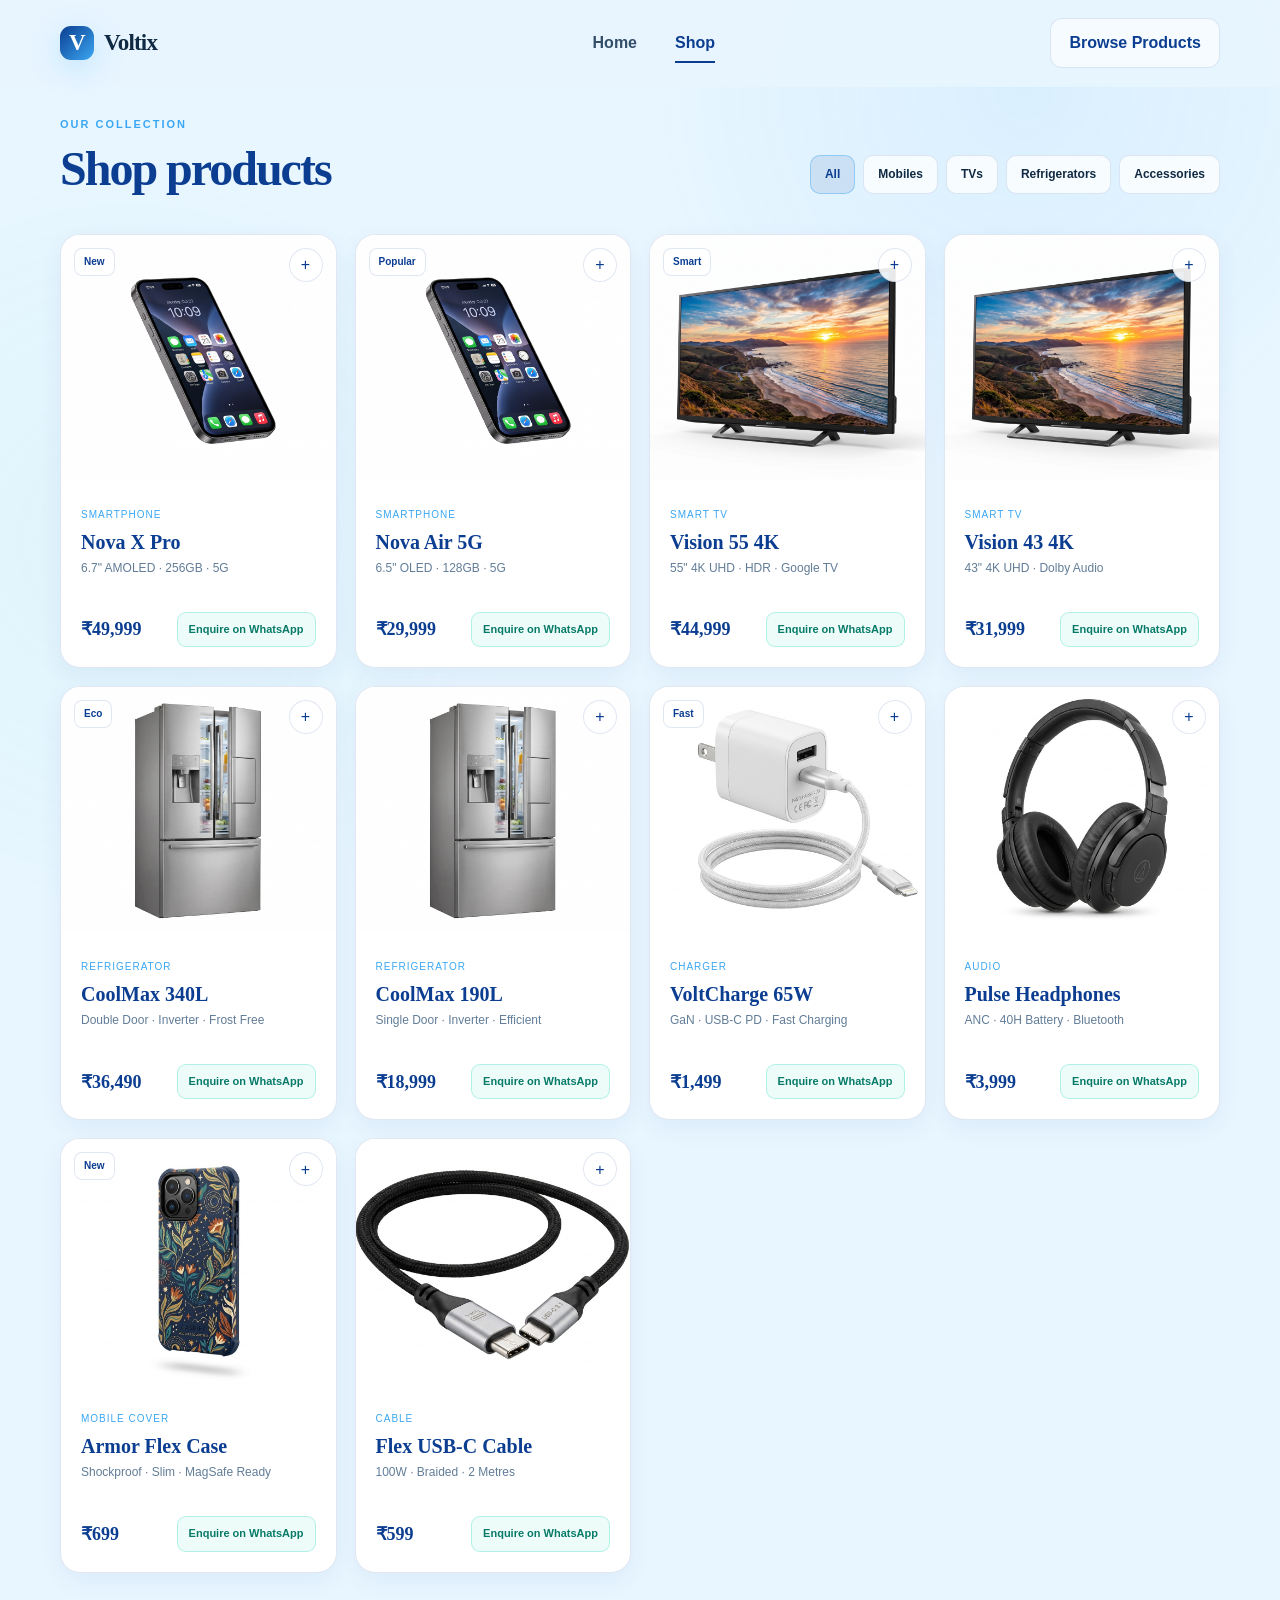
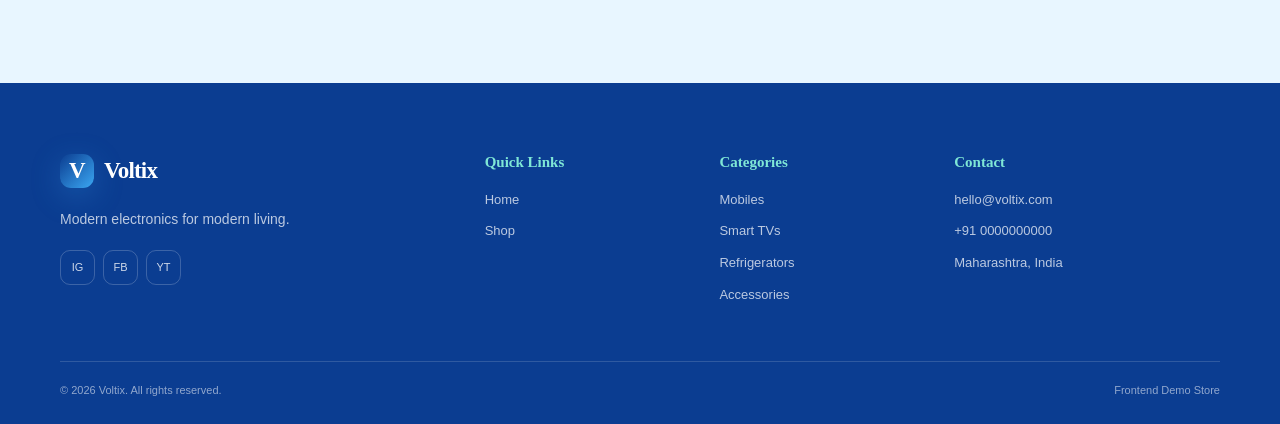
==== commit 8af7c42a: "Update product card for Vision 43 inch smart TV" ====
--- a/shop.html
+++ b/shop.html
@@ -41,7 +41,7 @@
     <article class="product-card reveal" data-category="mobile"><div class="product-image"><span class="product-tag">New</span><img src="mobilephone.jpg" alt="Nova X Pro smartphone" loading="lazy"><button class="quick-btn" type="button" aria-label="Quick view">+</button></div><div class="product-info"><span class="product-category">Smartphone</span><h3>Nova X Pro</h3><p>6.7" AMOLED · 256GB · 5G</p><div class="product-bottom"><strong>₹49,999</strong><a class="enquiry-btn" href="#" data-enquiry="true">Enquire on WhatsApp</a></div></div></article>
     <article class="product-card reveal" data-category="mobile"><div class="product-image"><span class="product-tag">Popular</span><img src="mobilephone.jpg" alt="Nova Air smartphone" loading="lazy"><button class="quick-btn" type="button" aria-label="Quick view">+</button></div><div class="product-info"><span class="product-category">Smartphone</span><h3>Nova Air 5G</h3><p>6.5" OLED · 128GB · 5G</p><div class="product-bottom"><strong>₹29,999</strong><a class="enquiry-btn" href="#" data-enquiry="true">Enquire on WhatsApp</a></div></div></article>
     <article class="product-card reveal" data-category="tv"><div class="product-image"><span class="product-tag">Smart</span><img src="television.jpg" alt="Vision 55 inch smart TV" loading="lazy"><button class="quick-btn" type="button" aria-label="Quick view">+</button></div><div class="product-info"><span class="product-category">Smart TV</span><h3>Vision 55 4K</h3><p>55" 4K UHD · HDR · Google TV</p><div class="product-bottom"><strong>₹44,999</strong><a class="enquiry-btn" href="#" data-enquiry="true">Enquire on WhatsApp</a></div></div></article>
-    <article class="product-card reveal" data-category="tv"><div class="product-image"><img src="images/television.jpg" alt="Vision 43 inch smart TV" loading="lazy"><button class="quick-btn" type="button" aria-label="Quick view">+</button></div><div class="product-info"><span class="product-category">Smart TV</span><h3>Vision 43 4K</h3><p>43" 4K UHD · Dolby Audio</p><div class="product-bottom"><strong>₹31,999</strong><a class="enquiry-btn" href="#" data-enquiry="true">Enquire on WhatsApp</a></div></div></article>
+    <article class="product-card reveal" data-category="tv"><div class="product-image"><img src="television.jpg" alt="Vision 43 inch smart TV" loading="lazy"><button class="quick-btn" type="button" aria-label="Quick view">+</button></div><div class="product-info"><span class="product-category">Smart TV</span><h3>Vision 43 4K</h3><p>43" 4K UHD · Dolby Audio</p><div class="product-bottom"><strong>₹31,999</strong><a class="enquiry-btn" href="#" data-enquiry="true">Enquire on WhatsApp</a></div></div></article>
     <article class="product-card reveal" data-category="refrigerator"><div class="product-image"><span class="product-tag">Eco</span><img src="fridge.jpg" alt="CoolMax double door refrigerator" loading="lazy"><button class="quick-btn" type="button" aria-label="Quick view">+</button></div><div class="product-info"><span class="product-category">Refrigerator</span><h3>CoolMax 340L</h3><p>Double Door · Inverter · Frost Free</p><div class="product-bottom"><strong>₹36,490</strong><a class="enquiry-btn" href="#" data-enquiry="true">Enquire on WhatsApp</a></div></div></article>
     <article class="product-card reveal" data-category="refrigerator"><div class="product-image"><img src="fridge.jpg" alt="CoolMax single door refrigerator" loading="lazy"><button class="quick-btn" type="button" aria-label="Quick view">+</button></div><div class="product-info"><span class="product-category">Refrigerator</span><h3>CoolMax 190L</h3><p>Single Door · Inverter · Efficient</p><div class="product-bottom"><strong>₹18,999</strong><a class="enquiry-btn" href="#" data-enquiry="true">Enquire on WhatsApp</a></div></div></article>
     <article class="product-card reveal" data-category="accessories"><div class="product-image"><span class="product-tag">Fast</span><img src="chargers.jpg" alt="65W fast charger" loading="lazy"><button class="quick-btn" type="button" aria-label="Quick view">+</button></div><div class="product-info"><span class="product-category">Charger</span><h3>VoltCharge 65W</h3><p>GaN · USB-C PD · Fast Charging</p><div class="product-bottom"><strong>₹1,499</strong><a class="enquiry-btn" href="#" data-enquiry="true">Enquire on WhatsApp</a></div></div></article>
--- a/style.css
+++ b/style.css
@@ -999,7 +999,7 @@
             rgba(11, 61, 145, 0.72),
             rgba(11, 61, 145, 0.72)
         ),
-        url("../images/HeroBG.jpg");
+        url("HeroBG.jpg");
         
 
         background-size: cover;
@@ -2295,4 +2295,4 @@
     .hero-actions .btn {
         width: 100%;
     }
-}+}
